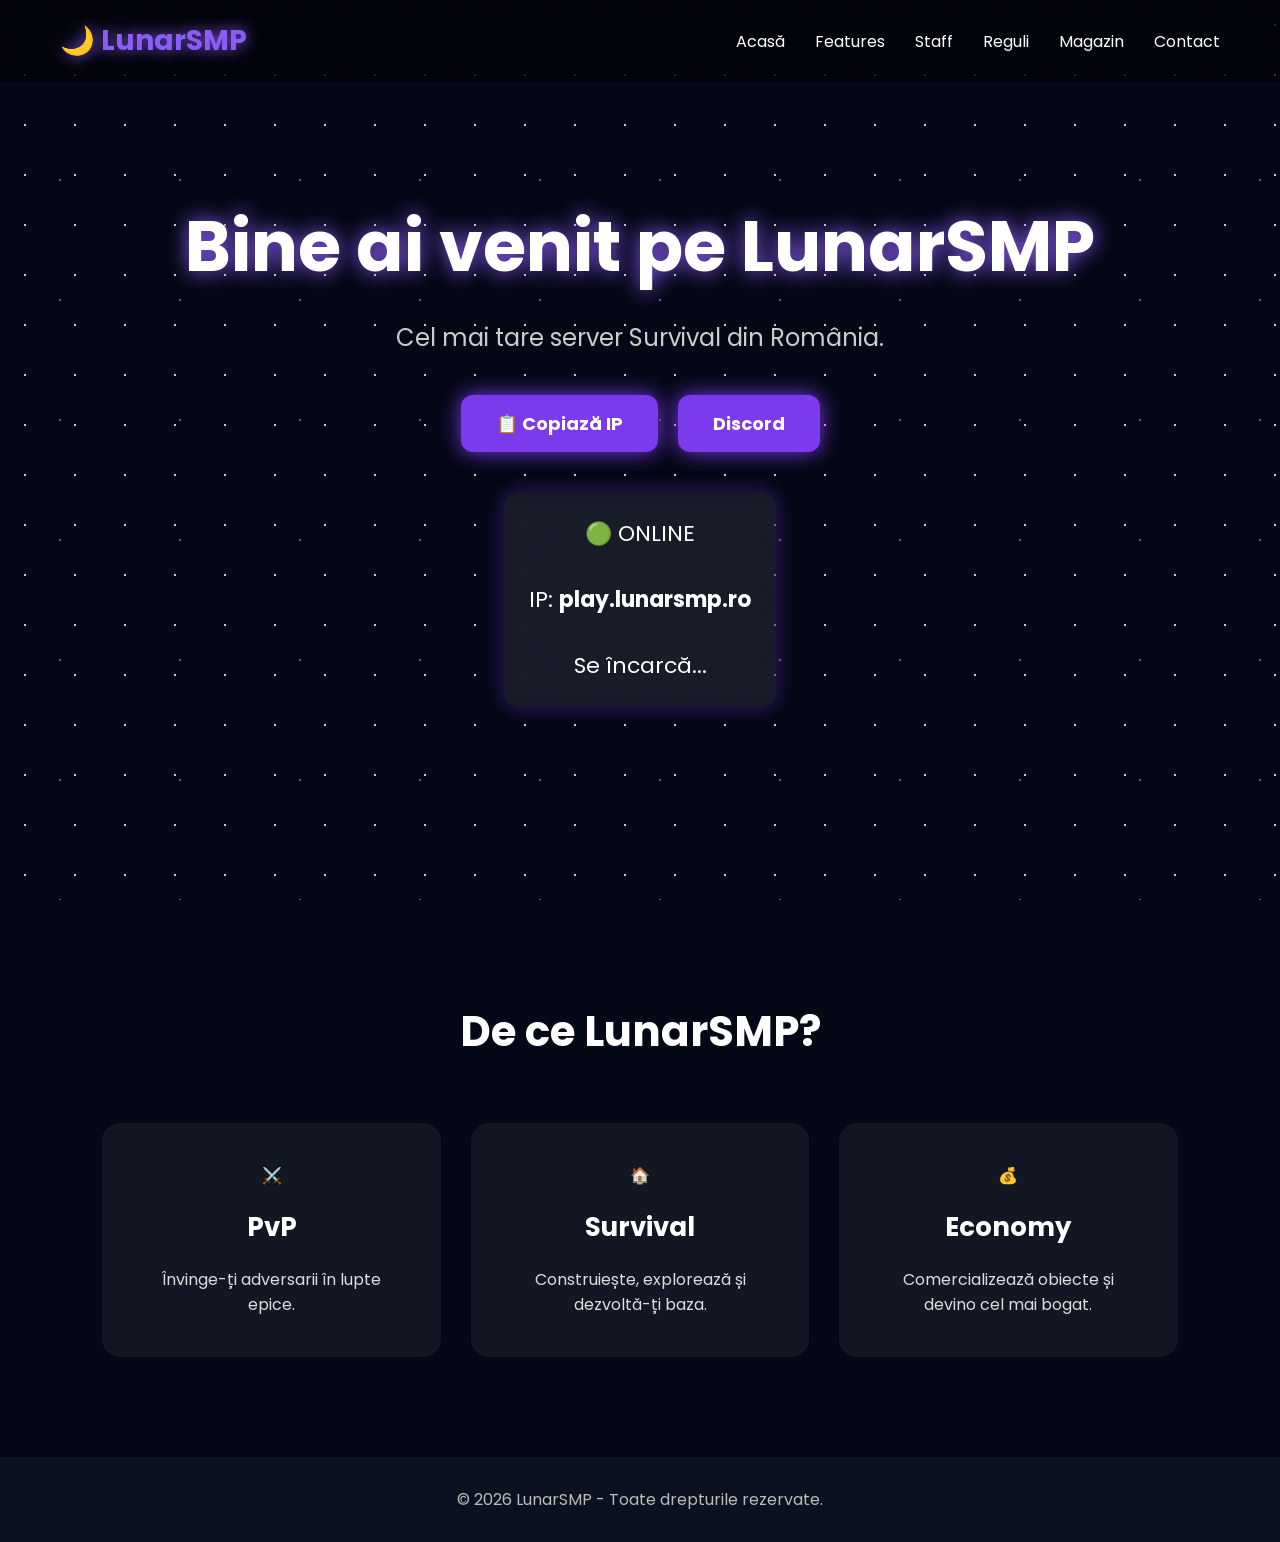
==== index.html @ 05efbd04 "Rename index.htlm to index.html" ====
<!DOCTYPE html>
<html lang="ro">
<head>
  <meta charset="UTF-8">
  <meta name="viewport" content="width=device-width, initial-scale=1.0">
  <title>LunarSMP | Server Minecraft</title>

  <link rel="stylesheet" href="style.css">

  <link href="https://fonts.googleapis.com/css2?family=Poppins:wght@300;400;600;700&display=swap" rel="stylesheet">
</head>

<body>

<div id="stars"></div>

<nav>

<div class="logo">
🌙 LunarSMP
</div>

<ul>
<li><a href="index.html">Acasă</a></li>
<li><a href="features.html">Features</a></li>
<li><a href="staff.html">Staff</a></li>
<li><a href="rules.html">Reguli</a></li>
<li><a href="store.html">Magazin</a></li>
<li><a href="contact.html">Contact</a></li>
</ul>

</nav>

<header>

<h1>Bine ai venit pe LunarSMP</h1>

<p>Cel mai tare server Survival din România.</p>

<div class="buttons">

<button onclick="copyIP()">
📋 Copiază IP
</button>

<a class="discord" href="https://discord.gg/">
Discord
</a>

</div>

<div class="status">

🟢 ONLINE

<br><br>

IP:

<b>play.lunarsmp.ro</b>

<br><br>

<span id="players">
Se încarcă...
</span>

</div>

</header>

<section>

<h2>De ce LunarSMP?</h2>

<div class="cards">

<div class="card">

⚔️

<h3>PvP</h3>

<p>Învinge-ți adversarii în lupte epice.</p>

</div>

<div class="card">

🏠

<h3>Survival</h3>

<p>Construiește, explorează și dezvoltă-ți baza.</p>

</div>

<div class="card">

💰

<h3>Economy</h3>

<p>Comercializează obiecte și devino cel mai bogat.</p>

</div>

</div>

</section>

<footer>

<p>© 2026 LunarSMP - Toate drepturile rezervate.</p>

</footer>

<script src="script.js"></script>

</body>
</html>
---- style.css ----
*{
  margin:0;
  padding:0;
  box-sizing:border-box;
  font-family:'Poppins',sans-serif;
}

body{
  background:#050816;
  color:white;
  overflow-x:hidden;
}

#stars{
  position:fixed;
  width:100%;
  height:100%;
  background:
    radial-gradient(white 1px, transparent 1px),
    radial-gradient(#7c5cff 1px, transparent 1px);
  background-size:50px 50px,120px 120px;
  animation:moveStars 80s linear infinite;
  z-index:-1;
  opacity:.8;
}

@keyframes moveStars{
  from{transform:translateY(0);}
  to{transform:translateY(-1000px);}
}

nav{
  position:fixed;
  top:0;
  width:100%;
  display:flex;
  justify-content:space-between;
  align-items:center;
  padding:20px 60px;
  background:rgba(0,0,0,.5);
  backdrop-filter:blur(12px);
  z-index:999;
}

.logo{
  font-size:28px;
  font-weight:bold;
  color:#8b5cf6;
  text-shadow:0 0 15px #8b5cf6;
}

nav ul{
  display:flex;
  list-style:none;
  gap:30px;
}

nav a{
  color:white;
  text-decoration:none;
  transition:.3s;
}

nav a:hover{
  color:#8b5cf6;
}

header{
  height:100vh;
  display:flex;
  flex-direction:column;
  justify-content:center;
  align-items:center;
  text-align:center;
  padding:20px;
}

header h1{
  font-size:70px;
  text-shadow:0 0 20px #8b5cf6;
}

header p{
  font-size:24px;
  margin:20px;
  color:#ccc;
}

.buttons{
  display:flex;
  gap:20px;
  margin-top:20px;
}

button,.discord{
  padding:15px 35px;
  border:none;
  border-radius:12px;
  cursor:pointer;
  font-size:18px;
  font-weight:bold;
  background:#7c3aed;
  color:white;
  text-decoration:none;
  transition:.3s;
  box-shadow:0 0 20px #7c3aed;
}

button:hover,.discord:hover{
  transform:scale(1.08);
  box-shadow:0 0 35px #a855f7;
}

.status{
  margin-top:40px;
  padding:25px;
  background:rgba(255,255,255,.08);
  border-radius:15px;
  backdrop-filter:blur(10px);
  box-shadow:0 0 20px rgba(124,58,237,.4);
  font-size:22px;
}

section{
  padding:100px 8%;
}

section h2{
  text-align:center;
  font-size:42px;
  margin-bottom:60px;
}

.cards{
  display:grid;
  grid-template-columns:repeat(auto-fit,minmax(250px,1fr));
  gap:30px;
}

.card{
  background:rgba(255,255,255,.06);
  padding:40px;
  border-radius:18px;
  text-align:center;
  transition:.4s;
  backdrop-filter:blur(10px);
}

.card:hover{
  transform:translateY(-12px);
  box-shadow:0 0 30px #7c3aed;
}

.card h3{
  margin:20px 0;
  font-size:26px;
}

.card p{
  color:#ddd;
}

footer{
  text-align:center;
  padding:30px;
  background:#0b1120;
  color:#bbb;
}

@media(max-width:768px){
  nav{
    flex-direction:column;
    padding:20px;
  }

  nav ul{
    flex-wrap:wrap;
    justify-content:center;
    gap:15px;
  }

  header h1{
    font-size:42px;
  }

  header p{
    font-size:18px;
  }

  .buttons{
    flex-direction:column;
  }
}
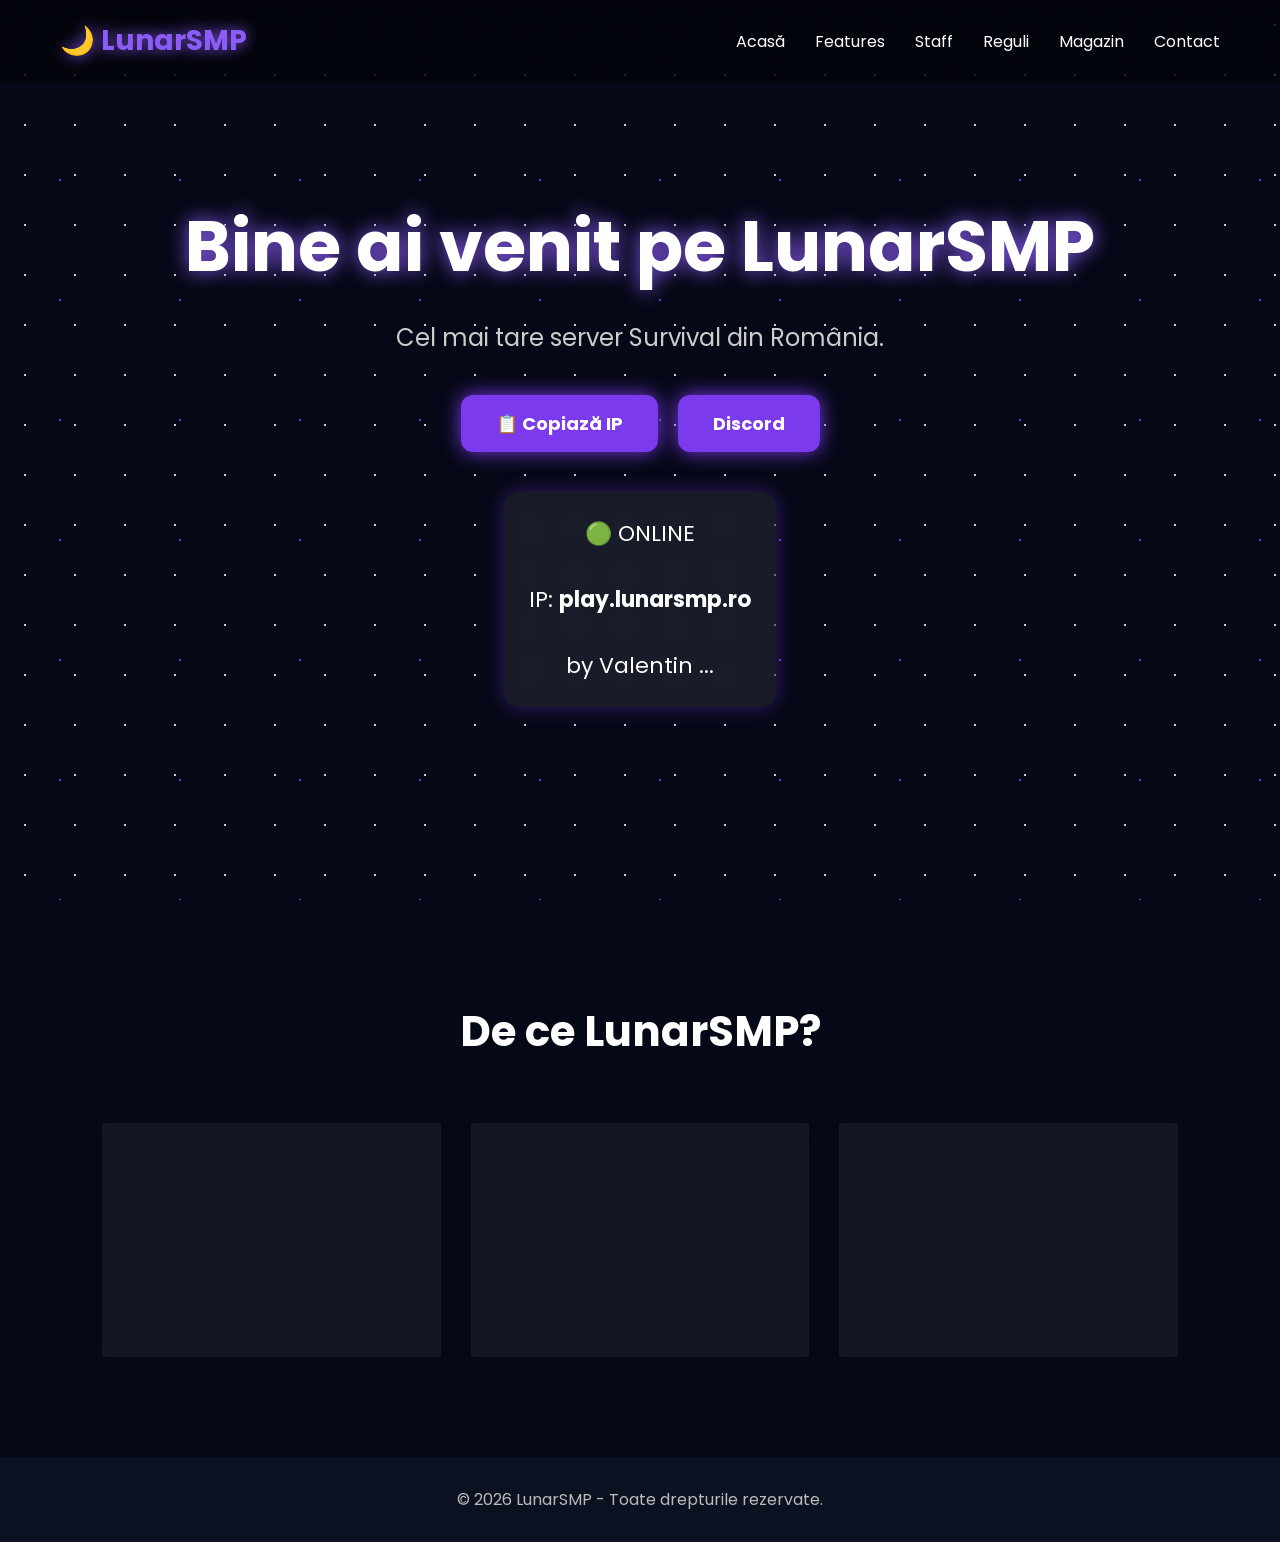
==== commit 665d80b2: "Update players span content to include author name" ====
--- a/index.html
+++ b/index.html
@@ -43,7 +43,7 @@
 📋 Copiază IP
 </button>
 
-<a class="discord" href="https://discord.gg/">
+<a class="discord" href="https://discord.gg/Tpz7FHhvc">
 Discord
 </a>
 
@@ -62,7 +62,7 @@
 <br><br>
 
 <span id="players">
-Se încarcă...
+by Valentin ...
 </span>
 
 </div>
